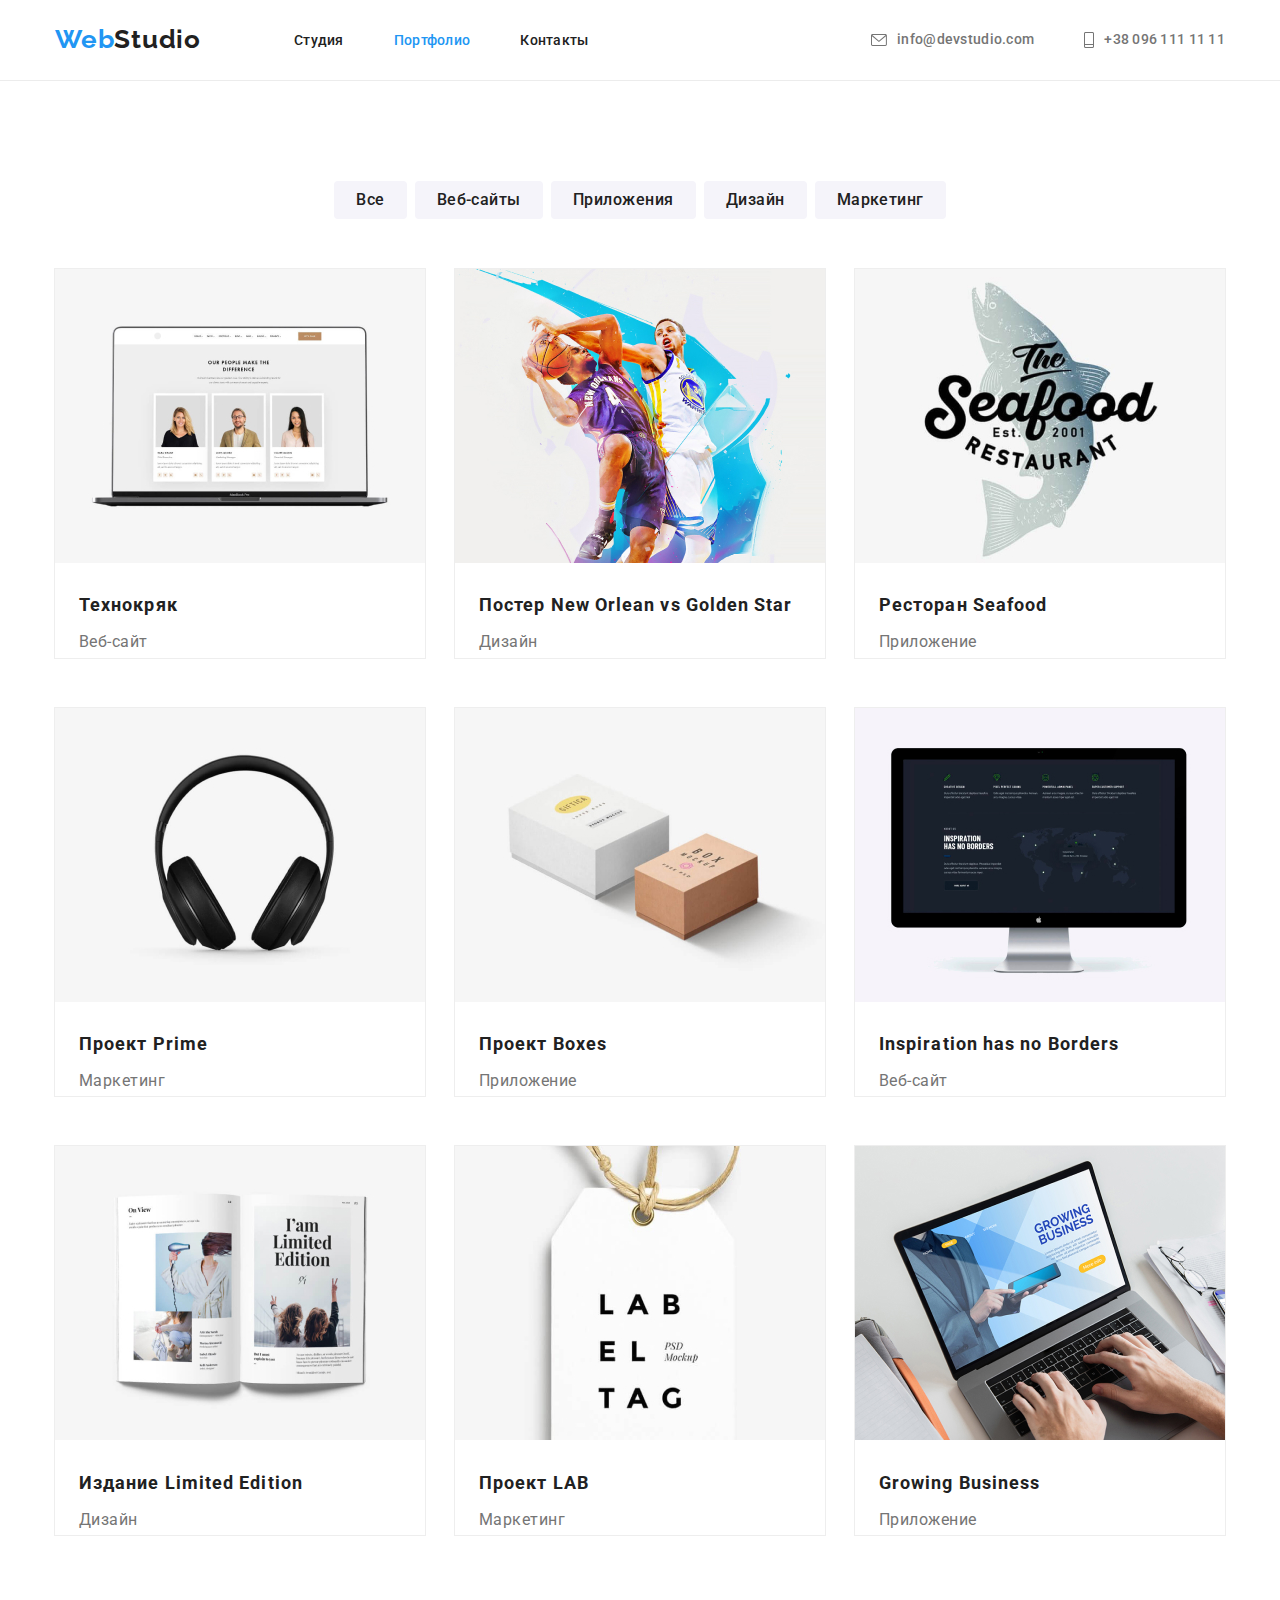
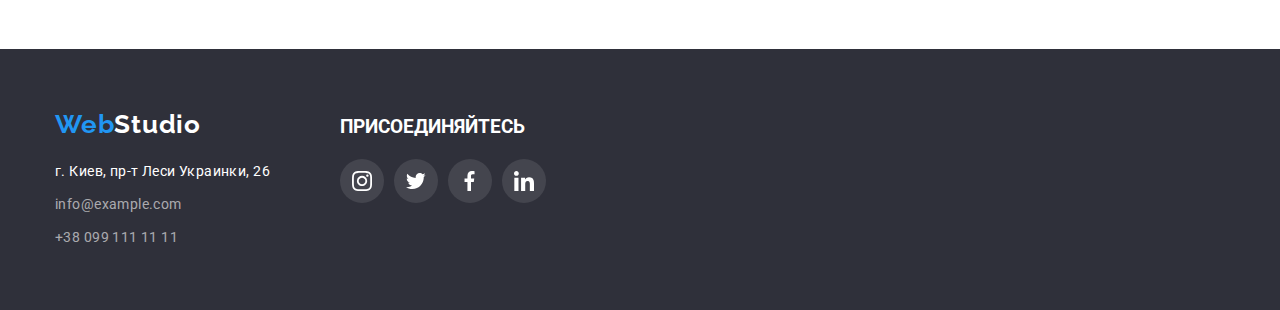
==== portfolio.html @ 6ed81efb "start" ====
<!DOCTYPE html>
<html lang="ru">
  <head>
    <meta charset="UTF-8" />
    <meta name="viewport" content="width=device-width, initial-scale=1.0" />
    <title>WebStudio</title>
    <link rel="preconnect" href="https://fonts.gstatic.com" />
    <link
      href="https://fonts.googleapis.com/css2?family=Raleway:wght@700&family=Roboto:ital,wght@0,400;0,500;0,700;1,900&display=swap"
      rel="stylesheet"
    />
    <link rel="stylesheet" href="./css/modern-normalize.css" />
    <link rel="stylesheet" href="./css/common.css" />
    <link rel="stylesheet" href="./css/portfolio.css" />
  </head>
  <body>
    <header class="header">
      <div class="container">
        <nav class="nav">
          <a href="./index.html" class="logo"
            ><span class="web">Web</span
            ><span class="header-studio">Studio</span></a
          >

          <ul class="nav-links">
            <li><a href="./index.html" class="link">Студия</a></li>
            <li><a href="#" class="link current">Портфолио</a></li>
            <li><a href="#" class="link">Контакты</a></li>
          </ul>
        </nav>

        <!-- <ul class="nav-contacts">
          <li>
            <a href="mailto:info@devstudio.com" class="link"
              >info@devstudio.com</a
            >
          </li>
          <li>
            <a href="tel:+380961111111" class="link">+38 096 111 11 11</a>
          </li>
        </ul> -->
        <ul class="nav-contacts">
          <li>
              <a class="link" href="mailto:info@devstudio.com">
                <svg class="envelope">
                  <use href="./image/symbol-defs.svg#envelope"></use>
                  </svg>      
              info@devstudio.com</a>
          </li>
          <li>
            <a class="link" href="tel:+380961111111" >
              <svg class="phone">
                <use href="./image/symbol-defs.svg#phone">

                </use>
              </svg>
                          
              +38 096 111 11 11</a>
          </li>
        </ul>
      </div>
    </header>
    <main>
      <section class="portfolio">
        <div class="container">
          <h1 class="visually-hidden">Портфолио</h1>
          <ul class="portfolio-button">
            <li><button type="button" class="btn-title">Все</button></li>
            <li><button type="button" class="btn-title">Веб-сайты</button></li>
            <li><button type="button" class="btn-title">Приложения</button></li>
            <li><button type="button" class="btn-title">Дизайн</button></li>
            <li><button type="button" class="btn-title">Маркетинг</button></li>
          </ul>
          <h2 class="visually-hidden">Примеры</h2>
          <ul class="examples">
            <li>
              <a href="#" class="examples-link">
                <img
                  src="./image/technokriak.jpg"
                  alt="технокряк"
                  width="370"
                />
                <h3 class="pretitle">Технокряк</h3>
                <p>Веб-сайт</p>
              </a>
            </li>
            <li>
              <a href="#" class="examples-link">
                <img
                  src="./image/NewOrlean.jpg"
                  alt="Постер New Orlean vs Golden Star"
                  width="370"
                />
                <h3 class="pretitle">Постер New Orlean vs Golden Star</h3>
                <p>Дизайн</p>
              </a>
            </li>

            <li>
              <a href="#" class="examples-link">
                <img
                  src="./image/Seafood.jpg"
                  alt="Ресторан Seafood"
                  width="370"
                />
                <h3 class="pretitle">Ресторан Seafood</h3>
                <p>Приложение</p>
              </a>
            </li>
            <li>
              <a href="#" class="examples-link">
                <img src="./image/Prime.jpg" alt="Проект Prime" width="370" />
                <h3 class="pretitle">Проект Prime</h3>
                <p>Маркетинг</p>
              </a>
            </li>
            <li>
              <a href="#" class="examples-link">
                <img src="./image/Boxes.jpg" alt="Проект Boxes" width="370" />
                <h3 class="pretitle">Проект Boxes</h3>
                <p>Приложение</p>
              </a>
            </li>
            <li>
              <a href="#" class="examples-link">
                <img
                  src="./image/Inspiration.jpg"
                  alt="Inspiration has no Borders"
                  width="370"
                />
                <h3 class="pretitle">Inspiration has no Borders</h3>
                <p>Веб-сайт</p>
              </a>
            </li>
            <li>
              <a href="#" class="examples-link">
                <img
                  src="./image/Edition.jpg"
                  alt="Издание Limited Edition"
                  width="370"
                />
                <h3 class="pretitle">Издание Limited Edition</h3>
                <p>Дизайн</p>
              </a>
            </li>
            <li>
              <a href="#" class="examples-link">
                <img src="./image/LAB.jpg" alt="Проект LAB" width="370" />
                <h3 class="pretitle">Проект LAB</h3>
                <p>Маркетинг</p>
              </a>
            </li>
            <li>
              <a href="#" class="examples-link">
                <img
                  src="./image/GrowingBusiness.jpg"
                  alt="Growing Business"
                  width="370"
                />
                <h3 class="pretitle">Growing Business</h3>
                <p>Приложение</p>
              </a>
            </li>
          </ul>
        </div>
      </section>
    </main>
    <footer class="footer">
      <div class=" footer container">
        <div class="footer-address">  
        <a href="./index.html" class="logo"
          ><span class="web">Web</span
          ><span class="footer-studio">Studio</span></a
        >
        
        <address>
          <p class="address">г. Киев, пр-т Леси Украинки, 26</p>
          <ul class="footer list">
            <li>
              <a href="mailto:info@example.com" class="footer-link"
                >info@example.com</a
              >
            </li>
            <li>
              <a href="tel:+380991111111:" class="footer-link"
                >+38 099 111 11 11</a
              >
            </li>
          </ul>
        </address>
      </div>
        <div class="footer-icons">
          <h3 class=" footer pretitle">присоединяйтесь</h3>
          <ul class="footer-icons-list">
            <li class="footer-icons-item">
              <a class="footer-icons-links" href="#">
                <svg class="network" width="20" height="20">
                  <use href="./image/symbol-defs.svg#instagram"> 
                  </use>
                </svg>
              </a>
            </li>
            <li class="footer-icons-item">
              <!-- <a class="footer-icons-links" href="#"> -->
                <a class="footer-icons-links" href="https://www.google.com.ua/?hl=ru" target="blanc">
                <svg class="network" width="20" height="20">
                  <use href="./image/symbol-defs.svg#twitter">
                  </use>
                </svg>
              </a>
            </li>
            <li class="footer-icons-item">
              <a class="footer-icons-links" href="#">
                <svg class="network" width="20" height="20">
                  <use href="./image/symbol-defs.svg#facebook">
                  </use>
                </svg>
              </a>
            </li>
            <li class="footer-icons-item">
              <a class="footer-icons-links" href="#">
                <svg class="network" width="20" height="20">
                  <use href="./image/symbol-defs.svg#linkedin">
                  </use>
                </svg>
              </a>
            </li>
          </ul>
        </div>
      </div>
    </footer>
  </body>
</html>
---- css/common.css ----
:root {
  --primary-blue: rgba(33, 150, 243, 1);
  --bg-black: rgba(47, 48, 58, 1);
  --bg-sect-white: rgba(245, 244, 250, 1);

  --hdr-text-black: rgba(33, 33, 33, 1);
  --primary-white: rgba(255, 255, 255, 1);
  --main-text-grey: rgba(117, 117, 117, 1);
  --ftr-text-grey-op60: rgba(255, 255, 255, 0.6);
}

body {
  font-family: 'Roboto', sans-serif;
  background-color: var(--primary-white);
}

a {
  text-decoration: none;
}

ul {
  list-style: none;
  margin: 0;
  padding: 0;
}

h1,
h2,
h3,
h4,
h5,
h6,
p {
  margin: 0;
}

.visually-hidden {
  position: absolute;
  width: 1px;
  height: 1px;
  margin: -1px;
  border: 0;
  padding: 0;
  white-space: nowrap;
  clip-path: inset(100%);
  clip: rect(0 0 0 0);
  overflow: hidden;
}

/* section {
  outline: 1px solid green;
} */

.container {
  width: 1200px;
  padding: 0 15px;
  margin: 0 auto;
}

/* header start */
.nav,
.nav-links,
.nav-contacts {
  display: flex;
}

.nav {
  display: flex;
  align-items: center;
}

.nav-links {
  display: flex;
  justify-content: space-between;
  margin-left: 93px;
}

.nav-links li {
  margin-right: 50px;
}

.nav-links li:last-child {
  margin-right: 0;
}

.nav-links .link {
  font-weight: 500;
  font-size: 14px;
  line-height: 1.14;
  letter-spacing: 0.02em;
  color: var(--hdr-text-black);
}

.nav-links .link:hover,
.nav-links .link:focus {
  color: var(--primary-blue);
}

.nav-links .link.current {
  color: var(--primary-blue);
}

.nav-contacts {
  display: flex;
  align-items: center;
  justify-content: space-between;
}

.nav-contacts li:not(:last-child) {
  margin-right: 50px;
}

.nav-contacts .link {
  display: flex;
  align-items: center;
  margin: 0;
  padding: 0;

  font-weight: 500;
  font-size: 14px;
  font-style: normal;
  line-height: 1.14;
  letter-spacing: 0.02em;
  color: var(--main-text-grey);
}

/* .nav-contacts .link:hover,
.nav-contacts .link:focus {
  color: var(--primary-blue);
  } */

/* .phone:hover,
.phone:focus {
  fill: var(--primary-blue);
} */

.header .container {
  display: flex;
  justify-content: space-between;
  align-items: center;
}

.nav .logo {
  font-family: 'Raleway', sans-serif;
  font-weight: bold;
  font-size: 26px;
  line-height: 1.2;
  letter-spacing: 0.03em;
  display: inline-block;
  padding-top: 24px;
  padding-bottom: 25px;
}

.web {
  color: var(--primary-blue);
}

.header-studio {
  color: var(--hdr-text-black);
}

.link .envelope {
  width: 16px;
  height: 12px;
  margin-right: 10px;
  fill: currentColor;
  align-items: center;
}


.link .phone {
  width: 10px;
  height: 16px;
  margin-right: 10px;
  fill: currentColor;
  align-items: center;
}

.nav-contacts .link:hover,
.nav-contacts .link:focus {
  color: var(--primary-blue);
  }


/* header finish */

/* footer start */

footer {
  background-color: var(--bg-black);
}

.footer.container {
  display: flex;
  align-items: baseline;
  padding-top: 60px;
  padding-bottom: 60px;
}

.footer .logo {
  font-family: 'Raleway', sans-serif;
  font-weight: bold;
  font-size: 26px;
  line-height: 1.2;
  letter-spacing: 0.03em;
  display: inline-block;
}

.address {
  font-weight: 400;
  font-size: 14px;
  font-style: normal;
  line-height: 1.7;
  letter-spacing: 0.03em;
  color: var(--primary-white);
  margin-top: 20px;
}

.footer.list li {
  margin-top: 9px;
}

.footer-link {
  font-weight: 400;
  font-size: 14px;
  font-style: normal;
  line-height: 1.7;
  letter-spacing: 0.03em;
  color: var(--ftr-text-grey-op60);
}

.footer-link:hover,
.footer-link:focus {
  color: var(--primary-blue);
}

.footer-studio {
  color: var(--primary-white);
}

.footer-icons {
  margin-left: 70px;
}

.footer.pretitle {
  color: var(--primary-white);
  text-transform: uppercase ;
  margin-bottom: 20px;
 }

.footer-icons-list {
  display: flex;
  justify-content: space-between;
}

.footer-icons-links {
  display: flex;
  align-items: center;
  justify-content: center;
  width: 44px;
  height: 44px;
  border-radius: 50%;
  background: rgba(255, 255, 255, 0.1);
  fill: var(--primary-white);

}

.footer-icons-links:hover,
.footer-icons-links:focus {
  background: var(--primary-blue);
}

.footer-icons-item {
  margin-right: 10px;
}

.footer-icons-item:last-child {
  margin-right: 0px;
}



/* footer finish */
---- css/portfolio.css ----
:root {
  --primary-blue: rgba(33, 150, 243, 1);
  --bg-black: rgba(47, 48, 58, 1);
  --bg-sect-white: rgba(245, 244, 250, 1);

  --hdr-text-black: rgba(33, 33, 33, 1);
  --primary-white: rgba(255, 255, 255, 1);
  --main-text-grey: rgba(117, 117, 117, 1);
  --ftr-text-grey-op60: rgba(255, 255, 255, 0.6);
}

.header{
  border-bottom: 1px solid rgba(236, 236, 236, 1);
}

.portfolio .container{
  padding-top: 100px;
  padding-bottom: 94px;
}

.portfolio-button {
  display: flex;
  margin-bottom: 50px;
  justify-content: center;
  }

.portfolio-button > li {
  margin-right: 8px;

}

.portfolio-button > li:last-child {
  margin-right: 0;

}

.btn-title {
  font-weight: 500;
  font-size: 16px;
  line-height: 1.6;
  text-align: center;
  letter-spacing: 0.03em;
  color: var(--hdr-text-black);
  background-color: var(--bg-sect-white);
  border: none;
  border-radius: 4px;
  padding: 6px 22px;
}

.btn-title:hover,
.btn-title:focus,
.btn-title:active {
  background-color: var(--primary-blue);
  color: var(--primary-white);
  outline: none;
  box-shadow: 0px 3px 1px rgba(0, 0, 0, 0.1), 0px 1px 2px rgba(0, 0, 0, 0.08), 0px 2px 2px rgba(0, 0, 0, 0.12);
}

/* examples  */

.examples {
  display: flex;
  flex-wrap: wrap;
  margin-top: -30px;
  margin-left: -30px;
  } 

.examples li {
  flex-basis: calc (100% / 3 - 30px);
  margin-top: 30px;
  margin-left: 30px;
  /* outline: 1px solid rgba(238, 238, 238, 1); */
}

.examples-link {
  display: block;
  outline: 1px solid rgba(238, 238, 238, 1);
}

.examples-link:hover,
examples-link:focus{
  box-shadow: 0px 1px 1px rgba(0, 0, 0, 0.12), 0px 4px 4px rgba(0, 0, 0, 0.06), 1px 4px 6px rgba(0, 0, 0, 0.16);
}

.examples .pretitle {
  font-weight: bold;
  font-size: 18px;
  line-height: 2;
  letter-spacing: 0.06em;
  color: var(--hdr-text-black);
  margin-top: 20px;
  margin-left: 24px;
  margin-right: 24px;
  margin-bottom: 4px;

}

.examples p {
  font-weight: normal;
  font-size: 16px;
  line-height: 1.9;
  letter-spacing: 0.03em;
  color: var(--main-text-grey);
  margin-bottom: 20px;
  margin-left: 24px;
  margin-right: 24px;
}
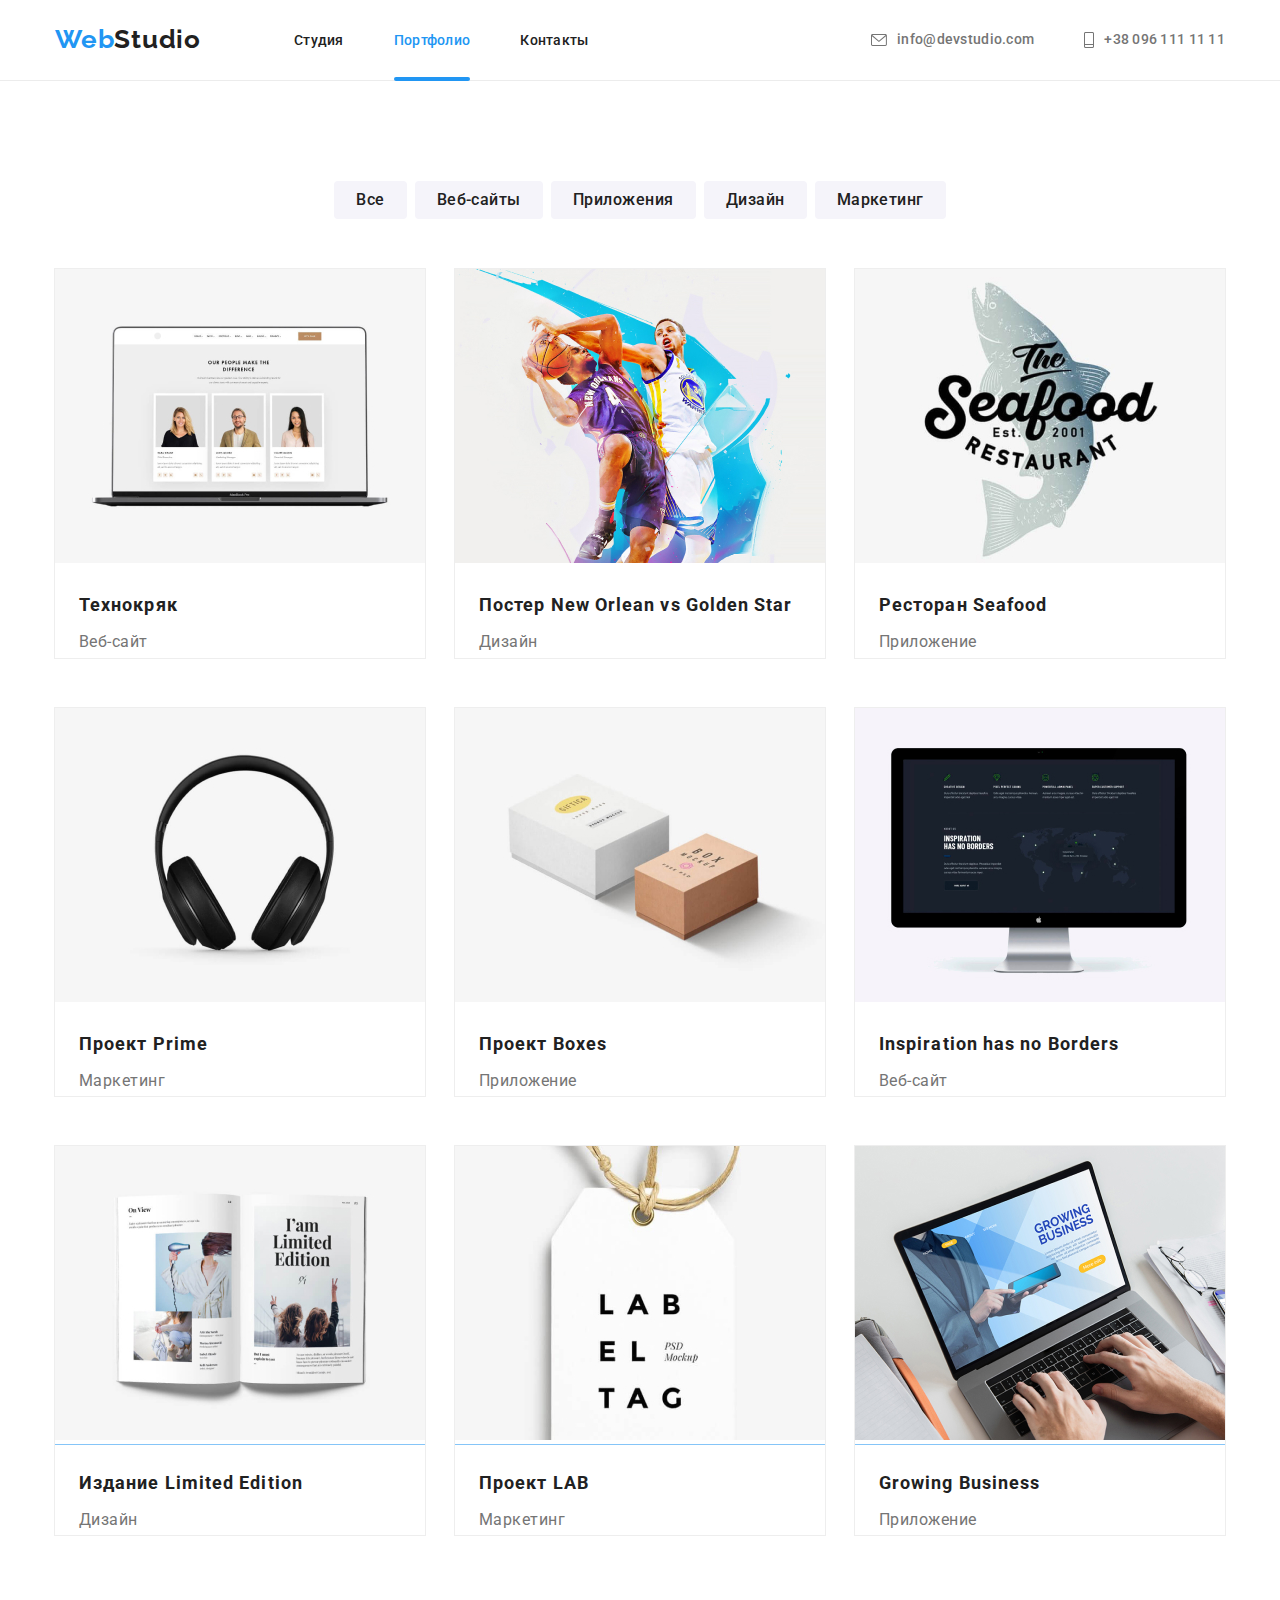
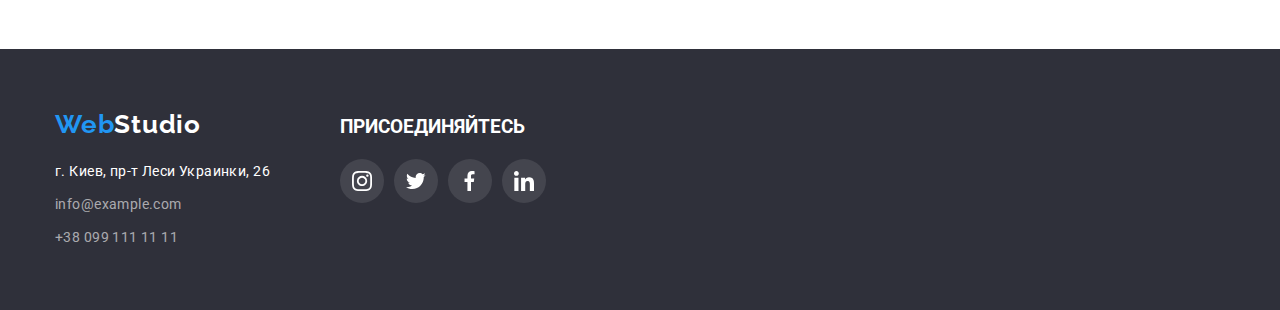
==== commit 1f958f15: "final" ====
--- a/portfolio.html
+++ b/portfolio.html
@@ -23,9 +23,9 @@
           >
 
           <ul class="nav-links">
-            <li><a href="./index.html" class="link">Студия</a></li>
-            <li><a href="#" class="link current">Портфолио</a></li>
-            <li><a href="#" class="link">Контакты</a></li>
+            <li><a href="./index.html" class="menu-link">Студия</a></li>
+            <li><a href="#" class="menu-link current">Портфолио</a></li>
+            <li><a href="#" class="menu-link">Контакты</a></li>
           </ul>
         </nav>
 
@@ -74,91 +74,140 @@
           <h2 class="visually-hidden">Примеры</h2>
           <ul class="examples">
             <li>
-              <a href="#" class="examples-link">
+              
+              <a href="#" class="examples-link">
+                <div class="examples-thumb">
                 <img
                   src="./image/technokriak.jpg"
                   alt="технокряк"
                   width="370"
                 />
+                <div class="examples-overlay">
+                <p class="overlay-text">Технокряк это современная площадка распространения коронавируса. Компании используют эту платформу для цифрового шпионажа и атак на защищённые сервера конкурентов.</p>
+              </div>
+            </div>
                 <h3 class="pretitle">Технокряк</h3>
-                <p>Веб-сайт</p>
-              </a>
-            </li>
-            <li>
-              <a href="#" class="examples-link">
+                <p class="examples-text">Веб-сайт</p>
+              </a>
+            
+            </li>
+            <li>
+              <a href="#" class="examples-link">
+                <div class="examples-thumb">
                 <img
                   src="./image/NewOrlean.jpg"
                   alt="Постер New Orlean vs Golden Star"
                   width="370"
                 />
+                <div class="examples-overlay">
+                  <p class="overlay-text">Технокряк это современная площадка распространения коронавируса. Компании используют эту платформу для цифрового шпионажа и атак на защищённые сервера конкурентов.</p>
+                </div>
+              </div>
                 <h3 class="pretitle">Постер New Orlean vs Golden Star</h3>
-                <p>Дизайн</p>
-              </a>
-            </li>
-
-            <li>
-              <a href="#" class="examples-link">
+                <p class="examples-text">Дизайн</p>
+              </a>
+            </li>
+
+            <li>
+              <a href="#" class="examples-link">
+                <div class="examples-thumb">
                 <img
                   src="./image/Seafood.jpg"
                   alt="Ресторан Seafood"
                   width="370"
                 />
+                <div class="examples-overlay">
+                  <p class="overlay-text">Технокряк это современная площадка распространения коронавируса. Компании используют эту платформу для цифрового шпионажа и атак на защищённые сервера конкурентов.</p>
+                </div>
+              </div>
                 <h3 class="pretitle">Ресторан Seafood</h3>
-                <p>Приложение</p>
-              </a>
-            </li>
-            <li>
-              <a href="#" class="examples-link">
+                <p class="examples-text">Приложение</p>
+              </a>
+            </li>
+            <li>
+              <a href="#" class="examples-link">
+                <div class="examples-thumb">
                 <img src="./image/Prime.jpg" alt="Проект Prime" width="370" />
+                <div class="examples-overlay">
+                  <p class="overlay-text">Технокряк это современная площадка распространения коронавируса. Компании используют эту платформу для цифрового шпионажа и атак на защищённые сервера конкурентов.</p>
+                </div>
+                </div>
                 <h3 class="pretitle">Проект Prime</h3>
-                <p>Маркетинг</p>
-              </a>
-            </li>
-            <li>
-              <a href="#" class="examples-link">
+                <p class="examples-text">Маркетинг</p>
+              </a>
+            </li>
+            <li>
+              <a href="#" class="examples-link">
+                <div class="examples-thumb">
                 <img src="./image/Boxes.jpg" alt="Проект Boxes" width="370" />
+                <div class="examples-overlay">
+                  <p class="overlay-text">Технокряк это современная площадка распространения коронавируса. Компании используют эту платформу для цифрового шпионажа и атак на защищённые сервера конкурентов.</p>
+                </div>
+                </div>
                 <h3 class="pretitle">Проект Boxes</h3>
-                <p>Приложение</p>
-              </a>
-            </li>
-            <li>
-              <a href="#" class="examples-link">
+                <p class="examples-text">Приложение</p>
+              </a>
+            </li>
+            <li>
+              <a href="#" class="examples-link">
+                <div class="examples-thumb">
                 <img
                   src="./image/Inspiration.jpg"
                   alt="Inspiration has no Borders"
                   width="370"
                 />
+                <div class="examples-overlay">
+                  <p class="overlay-text">Технокряк это современная площадка распространения коронавируса. Компании используют эту платформу для цифрового шпионажа и атак на защищённые сервера конкурентов.</p>
+                </div>
+                </div>
                 <h3 class="pretitle">Inspiration has no Borders</h3>
-                <p>Веб-сайт</p>
-              </a>
-            </li>
-            <li>
-              <a href="#" class="examples-link">
+                <p class="examples-text">Веб-сайт</p>
+              </a>
+            </li>
+            <li>
+              <a href="#" class="examples-link">
+                <div class="examples-thumb">
                 <img
                   src="./image/Edition.jpg"
                   alt="Издание Limited Edition"
                   width="370"
                 />
+                <div class="examples-overlay">
+                  <p class="overlay-text">Технокряк это современная площадка распространения коронавируса. Компании используют эту платформу для цифрового шпионажа и атак на защищённые сервера конкурентов.</p>
+                </div>
+              </div>
                 <h3 class="pretitle">Издание Limited Edition</h3>
-                <p>Дизайн</p>
-              </a>
-            </li>
-            <li>
-              <a href="#" class="examples-link">
+                <p class="examples-text">Дизайн</p>
+              </a>
+            </li>
+            <li>
+              <a href="#" class="examples-link">
+                <div class="examples-thumb">
                 <img src="./image/LAB.jpg" alt="Проект LAB" width="370" />
+                <div class="examples-overlay">
+                  <p class="overlay-text">Технокряк это современная площадка распространения коронавируса. Компании используют эту платформу для цифрового шпионажа и атак на защищённые сервера конкурентов.</p>
+                </div>
+
+              </div>
                 <h3 class="pretitle">Проект LAB</h3>
-                <p>Маркетинг</p>
-              </a>
-            </li>
-            <li>
-              <a href="#" class="examples-link">
+                <p class="examples-text">Маркетинг</p>
+              </a>
+            </li>
+            <li>
+              <a href="#" class="examples-link">
+                <div class="examples-thumb">
                 <img
                   src="./image/GrowingBusiness.jpg"
                   alt="Growing Business"
                   width="370"
                 />
+                <div class="examples-overlay">
+                  <p class="overlay-text">Технокряк это современная площадка распространения коронавируса. Компании используют эту платформу для цифрового шпионажа и атак на защищённые сервера конкурентов.</p>
+                </div>
+
+              </div>
                 <h3 class="pretitle">Growing Business</h3>
-                <p>Приложение</p>
+                <p class="examples-text">Приложение</p>
               </a>
             </li>
           </ul>
--- a/css/common.css
+++ b/css/common.css
@@ -7,6 +7,7 @@
   --primary-white: rgba(255, 255, 255, 1);
   --main-text-grey: rgba(117, 117, 117, 1);
   --ftr-text-grey-op60: rgba(255, 255, 255, 0.6);
+  --timing-function: cubic-bezier(0.4, 0, 0.2, 1);
 }
 
 body {
@@ -77,28 +78,70 @@
 
 .nav-links li {
   margin-right: 50px;
+  
 }
 
 .nav-links li:last-child {
   margin-right: 0;
 }
 
-.nav-links .link {
+.menu-link {
   font-weight: 500;
   font-size: 14px;
   line-height: 1.14;
   letter-spacing: 0.02em;
   color: var(--hdr-text-black);
-}
-
-.nav-links .link:hover,
-.nav-links .link:focus {
-  color: var(--primary-blue);
-}
-
-.nav-links .link.current {
-  color: var(--primary-blue);
-}
+  position: relative;
+  transition: color 250ms var(--timing-function);
+  
+}
+
+.menu-link:hover,
+.menu-link:focus {
+  color: var(--primary-blue);
+  
+}
+
+
+/* .menu-link::after {
+  content: '';
+  display: block;
+  width: 100%;
+  height: 4px;
+  background-color: var(--primary-blue);
+  border-radius: 2px;
+  position: absolute;
+  left: 0;
+  margin-top: 28px;
+  opacity: 0;
+  transition: opacity 250ms var(--timing-function);
+  
+}
+
+.menu-link:hover::after,
+.menu-link.focus::after {
+  opacity: 1;
+} */
+
+.menu-link.current {
+  color: var(--primary-blue);
+  position: relative;
+  
+}
+
+.menu-link.current::after {
+  content: '';
+  display: block;
+  width: 100%;
+  height: 4px;
+  background-color: var(--primary-blue);
+  border-radius: 2px;
+  position: absolute;
+  left: 0;
+  margin-top: 28px;
+  opacity: 1;   
+}
+
 
 .nav-contacts {
   display: flex;
@@ -122,17 +165,13 @@
   line-height: 1.14;
   letter-spacing: 0.02em;
   color: var(--main-text-grey);
-}
-
-/* .nav-contacts .link:hover,
+  transition: color 250ms var(--timing-function);
+}
+
+.nav-contacts .link:hover,
 .nav-contacts .link:focus {
   color: var(--primary-blue);
-  } */
-
-/* .phone:hover,
-.phone:focus {
-  fill: var(--primary-blue);
-} */
+  }
 
 .header .container {
   display: flex;
@@ -146,7 +185,7 @@
   font-size: 26px;
   line-height: 1.2;
   letter-spacing: 0.03em;
-  display: inline-block;
+  display: block;
   padding-top: 24px;
   padding-bottom: 25px;
 }
@@ -176,10 +215,7 @@
   align-items: center;
 }
 
-.nav-contacts .link:hover,
-.nav-contacts .link:focus {
-  color: var(--primary-blue);
-  }
+
 
 
 /* header finish */
@@ -227,6 +263,7 @@
   line-height: 1.7;
   letter-spacing: 0.03em;
   color: var(--ftr-text-grey-op60);
+  transition: 250ms var(--timing-function);
 }
 
 .footer-link:hover,
@@ -262,6 +299,7 @@
   border-radius: 50%;
   background: rgba(255, 255, 255, 0.1);
   fill: var(--primary-white);
+  transition: background 250ms var(--timing-function);
 
 }
 
--- a/css/portfolio.css
+++ b/css/portfolio.css
@@ -45,6 +45,7 @@
   border: none;
   border-radius: 4px;
   padding: 6px 22px;
+  transition: background-color 250ms var(--timing-function), color 250ms var(--timing-function), box-shadow 250ms var(--timing-function);
 }
 
 .btn-title:hover,
@@ -52,7 +53,7 @@
 .btn-title:active {
   background-color: var(--primary-blue);
   color: var(--primary-white);
-  outline: none;
+  /* outline: none; */
   box-shadow: 0px 3px 1px rgba(0, 0, 0, 0.1), 0px 1px 2px rgba(0, 0, 0, 0.08), 0px 2px 2px rgba(0, 0, 0, 0.12);
 }
 
@@ -69,17 +70,25 @@
   flex-basis: calc (100% / 3 - 30px);
   margin-top: 30px;
   margin-left: 30px;
+  
   /* outline: 1px solid rgba(238, 238, 238, 1); */
+}
+
+.examples li:hover,
+.examples li:focus {
+  transform: translateY(0);
 }
 
 .examples-link {
   display: block;
   outline: 1px solid rgba(238, 238, 238, 1);
+  transition: box-shadow 250ms var(--timing-function);
 }
 
 .examples-link:hover,
-examples-link:focus{
+.examples-link:focus{
   box-shadow: 0px 1px 1px rgba(0, 0, 0, 0.12), 0px 4px 4px rgba(0, 0, 0, 0.06), 1px 4px 6px rgba(0, 0, 0, 0.16);
+  
 }
 
 .examples .pretitle {
@@ -95,7 +104,7 @@
 
 }
 
-.examples p {
+.examples-text {
   font-weight: normal;
   font-size: 16px;
   line-height: 1.9;
@@ -105,3 +114,38 @@
   margin-left: 24px;
   margin-right: 24px;
 }
+
+.examples-thumb {
+  position: relative;
+  overflow: hidden;
+      
+}
+
+.examples-overlay {
+  position: absolute;
+  width: 100%;
+  height: 100%;
+  top: 0;
+  right: 0;
+  transform: translateY(100%);
+  background: rgba(33, 150, 243, 0.9);
+  transition: transform 250ms var(--timing-function);
+     
+  
+}
+
+.examples-link:hover .examples-overlay,
+.examples-link:focus .examples-overlay {
+  transform: translateY(0);
+}
+  
+.overlay-text {
+  font-style: normal;
+  font-weight: normal;
+  font-size: 18px;
+  line-height: 1.56;
+  letter-spacing: 0.03em;
+  color: var(--primary-white);
+  padding: 63px 24px;
+  
+}
